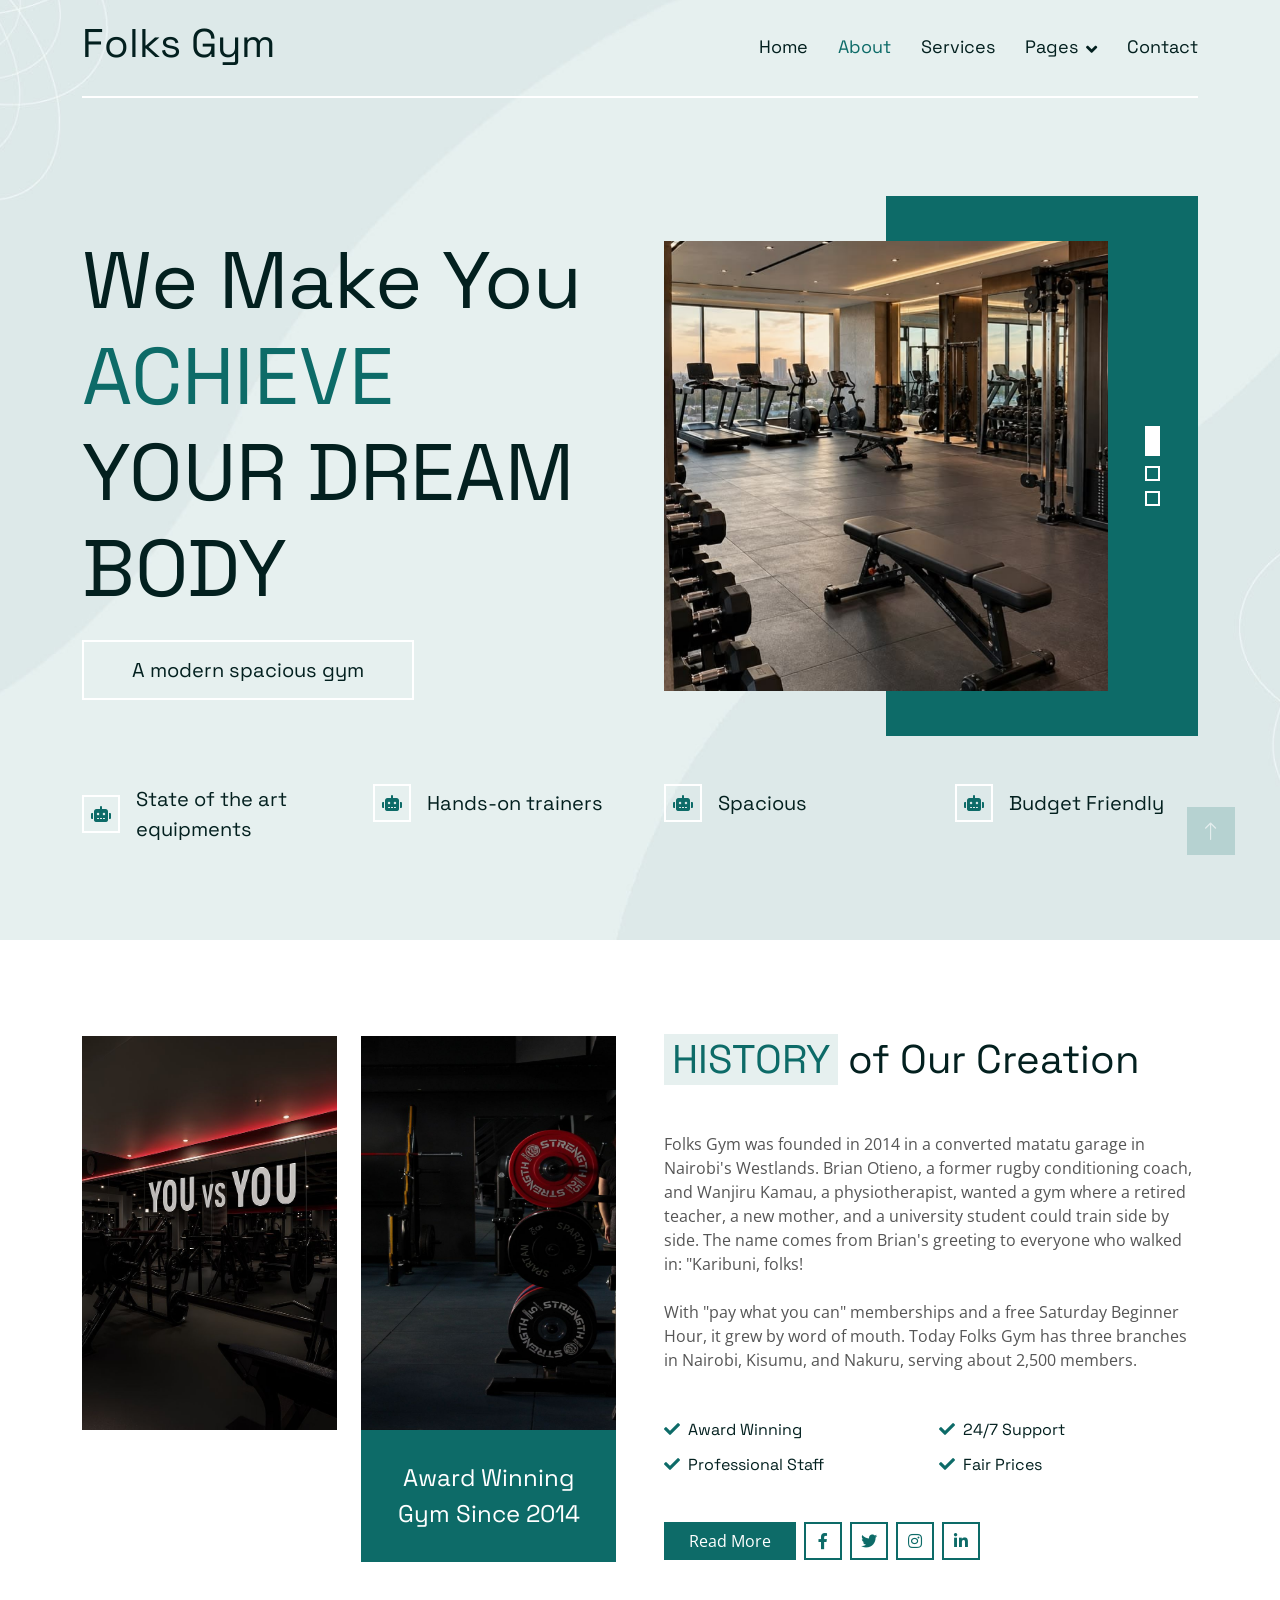
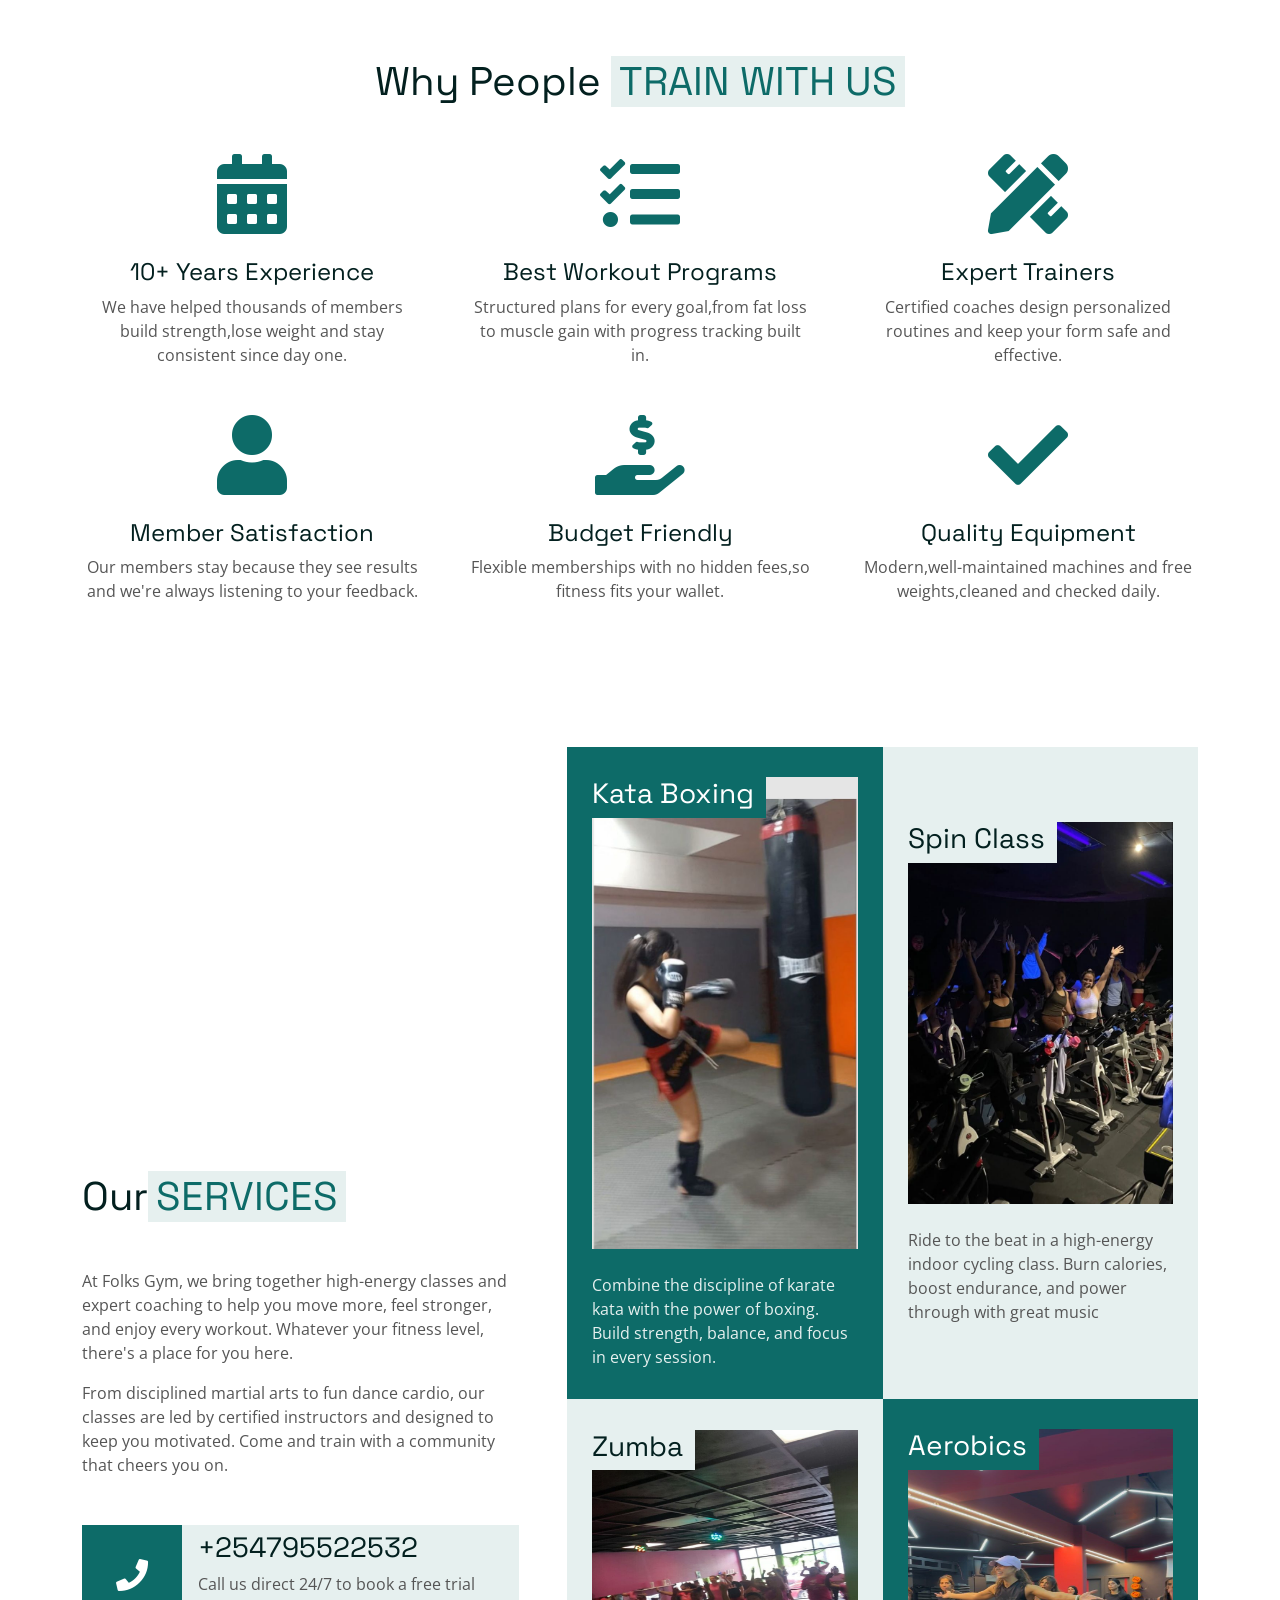
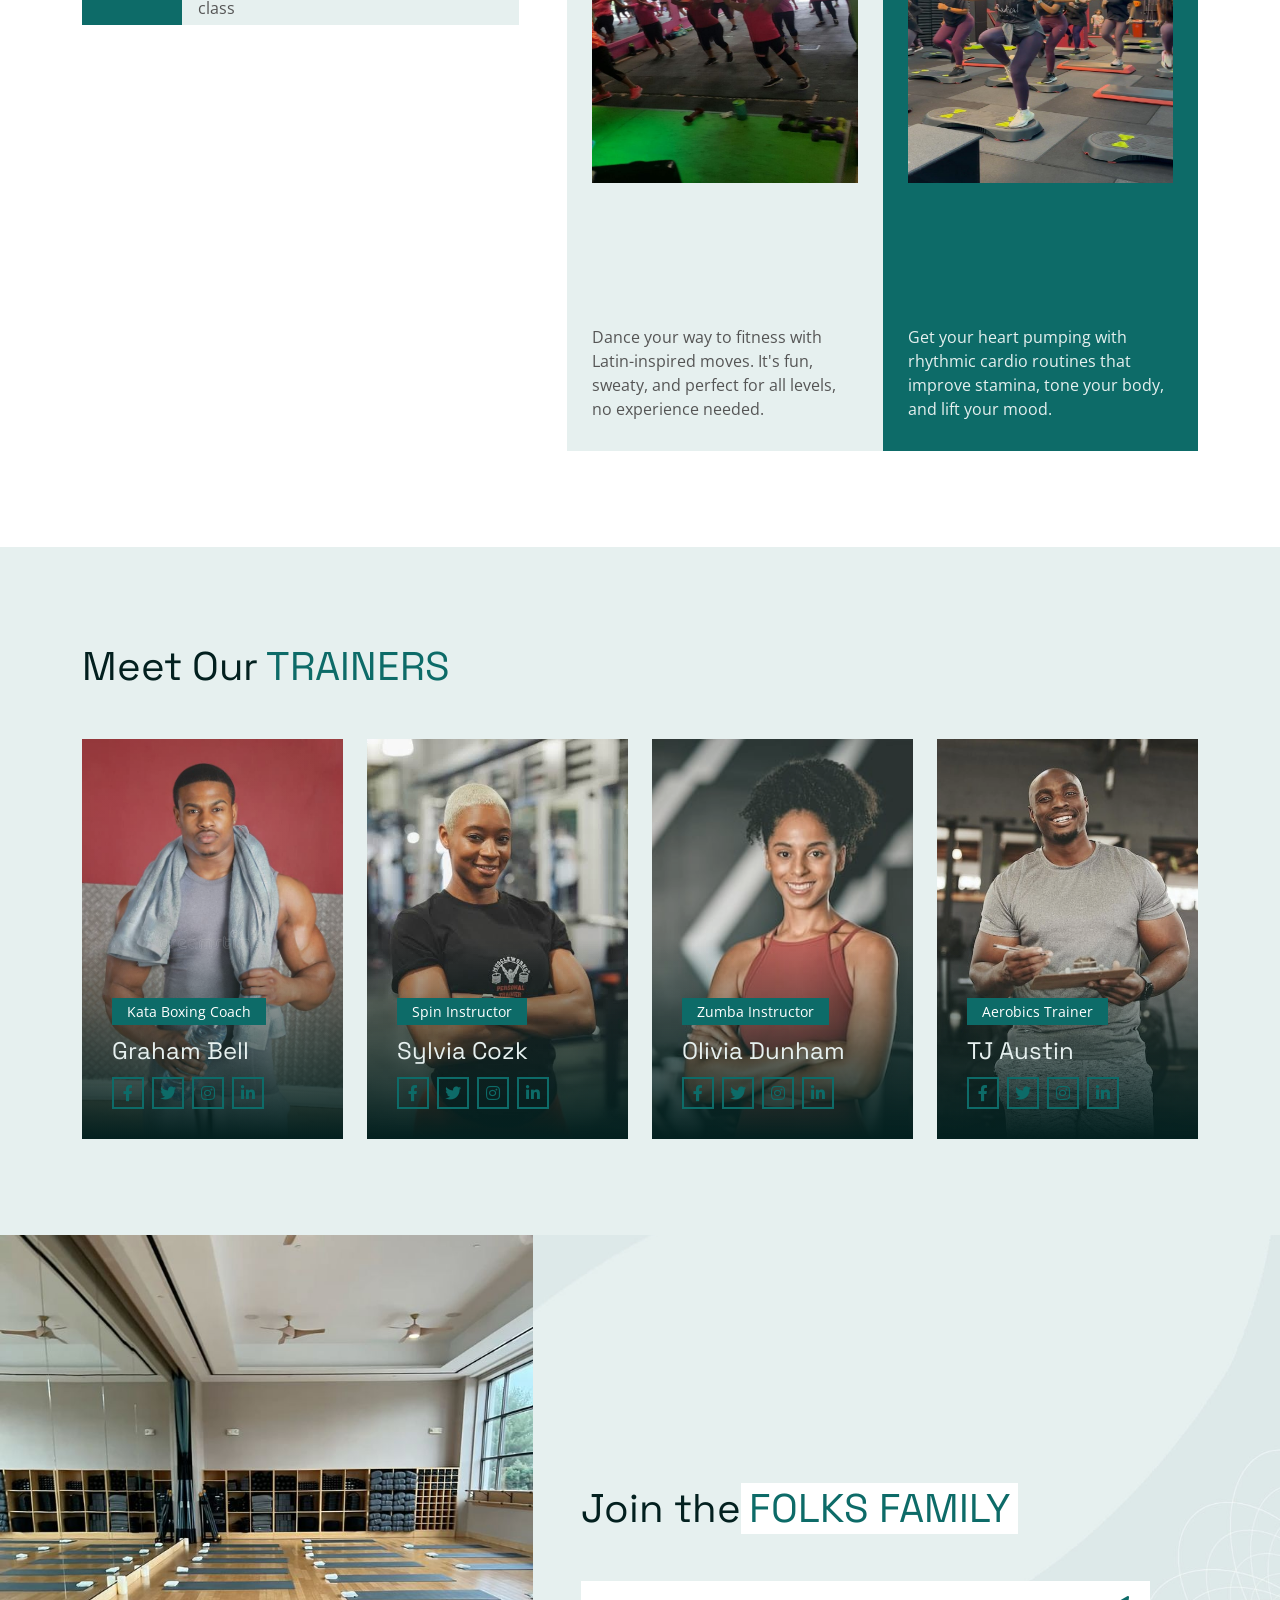
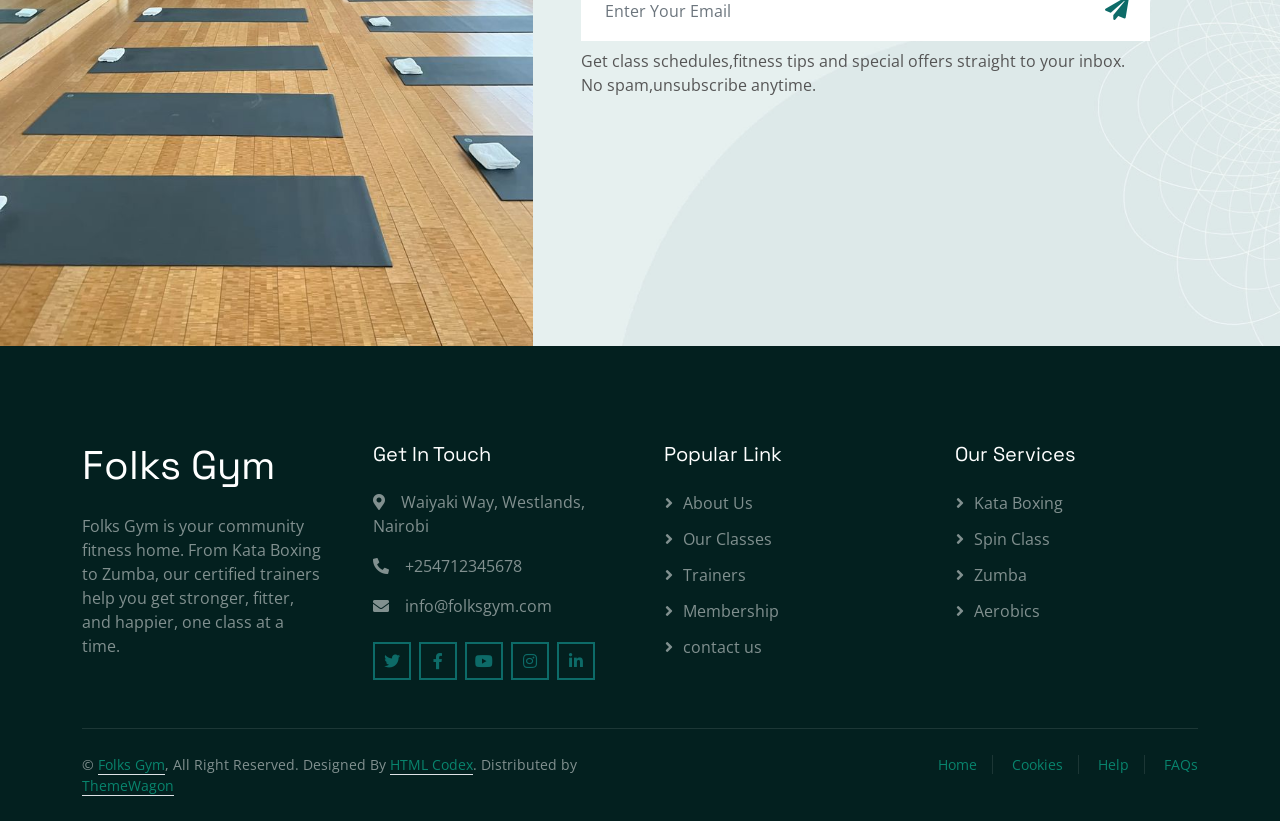
==== index.html @ b6c92fa3 "lux" ====
<!DOCTYPE html>
<html lang="en">

<head>
    <meta charset="utf-8">
    <title>Folks Gym</title>
    <meta content="width=device-width, initial-scale=1.0" name="viewport">
    <meta content="" name="keywords">
    <meta content="" name="description">

    <!-- Favicon -->
    <link href="img/favicon.ico" rel="icon">

     <!-- Google Web Fonts -->
    <link rel="preconnect" href="https://fonts.googleapis.com">
    <link rel="preconnect" href="https://fonts.gstatic.com" crossorigin>
    <link href="https://fonts.googleapis.com/css2?family=Open+Sans&family=Space+Grotesk&display=swap" rel="stylesheet">

    <!-- Icon Font Stylesheet -->
    <link href="https://cdnjs.cloudflare.com/ajax/libs/font-awesome/5.10.0/css/all.min.css" rel="stylesheet">
    <link href="https://cdn.jsdelivr.net/npm/bootstrap-icons@1.4.1/font/bootstrap-icons.css" rel="stylesheet">

    <!-- Libraries Stylesheet -->
    <link href="lib/animate/animate.min.css" rel="stylesheet">
    <link href="lib/owlcarousel/assets/owl.carousel.min.css" rel="stylesheet">

    <!-- Customized Bootstrap Stylesheet -->
    <link href="css/bootstrap.min.css" rel="stylesheet">

    <!-- Template Stylesheet -->
    <link href="css/style.css" rel="stylesheet">
</head>

<body>
    <!-- Spinner Start -->
    <div id="spinner"
        class="show bg-white position-fixed translate-middle w-100 vh-100 top-50 start-50 d-flex align-items-center justify-content-center">
        <div class="spinner-grow text-primary" style="width: 3rem; height: 3rem;" role="status">
            <span class="sr-only">Loading...</span>
        </div>
    </div>
    <!-- Spinner End -->

       <!-- Navbar Start -->
    <div class="container-fluid sticky-top">
        <div class="container">
            <nav class="navbar navbar-expand-lg navbar-light border-bottom border-2 border-white">
                <a href="index.html" class="navbar-brand">
                    <h1>Folks Gym</h1>
                </a>
                <button type="button" class="navbar-toggler ms-auto me-0" data-bs-toggle="collapse"
                    data-bs-target="#navbarCollapse">
                    <span class="navbar-toggler-icon"></span>
                </button>
                <div class="collapse navbar-collapse" id="navbarCollapse">
                    <div class="navbar-nav ms-auto">
                        <a href="index.html" class="nav-item nav-link">Home</a>
                        <a href="about.html" class="nav-item nav-link active">About</a>
                        <a href="service.html" class="nav-item nav-link">Services</a>
                        <div class="nav-item dropdown">
                            <a href="#!" class="nav-link dropdown-toggle" data-bs-toggle="dropdown">Pages</a>
                            <div class="dropdown-menu bg-light mt-2">
                                
                                <a href="404.html" class="dropdown-item">404 Page</a>
                            </div>
                        </div>
                        <a href="contact.html" class="nav-item nav-link">Contact</a>
                    </div>
                </div>
            </nav>
        </div>
    </div>
    <!-- Navbar End -->
   


    <!-- Hero Start -->
    <div class="container-fluid pb-5 hero-header bg-light mb-5">
        <div class="container py-5">
            <div class="row g-5 align-items-center mb-5">
                <div class="col-lg-6">
                    <h1 class="display-1 mb-4 animated slideInRight">We Make You <span class="text-primary">ACHIEVE</span>
                        YOUR DREAM BODY</h1>
                    <h5 class="d-inline-block border border-2 border-white py-3 px-5 mb-0 animated slideInRight">
                        A modern spacious gym</h5>
                </div>
                <div class="col-lg-6">
                    <div class="owl-carousel header-carousel animated fadeIn">
                        <img class="img-fluid" src="img/bench.jpeg" alt="">
                        <img class="img-fluid" src="img/carpet.jpeg" alt="">
                        <img class="img-fluid" src="img/weights.jpeg" alt="">
                    </div>
                </div>
            </div>
            <div class="row g-5 animated fadeIn">
                <div class="col-md-6 col-lg-3">
                    <div class="d-flex align-items-center">
                        <div class="flex-shrink-0 btn-square border border-2 border-white me-3">
                            <i class="fa fa-robot text-primary"></i>
                        </div>
                        <h5 class="lh-base mb-0">State of the art equipments</h5>
                    </div>
                </div>
                <div class="col-md-6 col-lg-3">
                    <div class="d-flex align-items-center">
                        <div class="flex-shrink-0 btn-square border border-2 border-white me-3">
                            <i class="fa fa-robot text-primary"></i>
                        </div>
                        <h5 class="lh-base mb-0">Hands-on trainers</h5>
                    </div>
                </div>
                <div class="col-md-6 col-lg-3">
                    <div class="d-flex align-items-center">
                        <div class="flex-shrink-0 btn-square border border-2 border-white me-3">
                            <i class="fa fa-robot text-primary"></i>
                        </div>
                        <h5 class="lh-base mb-0">Spacious</h5>
                    </div>
                </div>
                <div class="col-md-6 col-lg-3">
                    <div class="d-flex align-items-center">
                        <div class="flex-shrink-0 btn-square border border-2 border-white me-3">
                            <i class="fa fa-robot text-primary"></i>
                        </div>
                        <h5 class="lh-base mb-0">Budget Friendly</h5>
                    </div>
                </div>
            </div>
        </div>
    </div>
    <!-- Hero End -->


    <!-- About Start -->
    <div class="container-fluid py-5" id="about">
        <div class="container">
            <div class="row g-5">
                <div class="col-lg-6">
                    <div class="row">
                        <div class="col-6 wow fadeIn" data-wow-delay="0.1s">
                            <img class="img-fluid h-75 w-100" src="img/vision.jpeg" alt="">
                        </div>
                        <div class="col-6 wow fadeIn" data-wow-delay="0.3s">
                            <img class="img-fluid h-75 w-100" src="img/plates.jpeg" alt="">
                            <div class="h-25 d-flex align-items-center text-center bg-primary px-4">
                                <h4 class="text-white lh-base mb-0">Award Winning Gym Since 2014</h4>
                            </div>
                        </div>
                    </div>
                </div>
                <div class="col-lg-6 wow fadeIn" data-wow-delay="0.5s">
                    <h1 class="mb-5"><span class="text-uppercase text-primary bg-light px-2">History</span> of Our
                        Creation</h1>
                    <p class="mb-4">Folks Gym was founded in 2014 in a converted matatu garage in Nairobi's Westlands. Brian Otieno, a former rugby conditioning coach, and Wanjiru Kamau, a physiotherapist, wanted a gym where a retired teacher, a new mother, and a university student could train side by side. The name comes from Brian's greeting to everyone who walked in: "Karibuni, folks!</p>
                    <p class="mb-5">
With "pay what you can" memberships and a free Saturday Beginner Hour, it grew by word of mouth. Today Folks Gym has three branches in Nairobi, Kisumu, and Nakuru, serving about 2,500 members.</p>

                    <div class="row g-3">
                        <div class="col-sm-6">
                            <h6 class="mb-3"><i class="fa fa-check text-primary me-2"></i>Award Winning</h6>
                            <h6 class="mb-0"><i class="fa fa-check text-primary me-2"></i>Professional Staff</h6>
                        </div>
                        <div class="col-sm-6">
                            <h6 class="mb-3"><i class="fa fa-check text-primary me-2"></i>24/7 Support</h6>
                            <h6 class="mb-0"><i class="fa fa-check text-primary me-2"></i>Fair Prices</h6>
                        </div>
                    </div>
                    <div class="d-flex align-items-center mt-5">
                        <a class="btn btn-primary px-4 me-2" href="#!">Read More</a>
                        <a class="btn btn-outline-primary btn-square border-2 me-2" href="#!"><i
                                class="fab fa-facebook-f"></i></a>
                        <a class="btn btn-outline-primary btn-square border-2 me-2" href="#!"><i
                                class="fab fa-twitter"></i></a>
                        <a class="btn btn-outline-primary btn-square border-2 me-2" href="#!"><i
                                class="fab fa-instagram"></i></a>
                        <a class="btn btn-outline-primary btn-square border-2" href="#!"><i
                                class="fab fa-linkedin-in"></i></a>
                    </div>
                </div>
            </div>
        </div>
    </div>
    <!-- About End -->


    <!-- Feature Start -->
    <div class="container-fluid py-5">
        <div class="container">
            <div class="text-center wow fadeIn" data-wow-delay="0.1s">
                <h1 class="mb-5">Why People <span class="text-uppercase text-primary bg-light px-2">TRAIN WITH US</span>
                </h1>
            </div>
            <div class="row g-5 align-items-center text-center">
                <div class="col-md-6 col-lg-4 wow fadeIn" data-wow-delay="0.1s">
                    <i class="fa fa-calendar-alt fa-5x text-primary mb-4"></i>
                    <h4>10+ Years Experience</h4>
                    <p class="mb-0">We have helped thousands of members build strength,lose weight and stay consistent since day one.</p>
                        
                </div>
                <div class="col-md-6 col-lg-4 wow fadeIn" data-wow-delay="0.3s">
                    <i class="fa fa-tasks fa-5x text-primary mb-4"></i>
                    <h4>Best Workout Programs</h4>
                    <p class="mb-0">Structured plans for every goal,from fat loss to muscle gain with progress tracking built in.</p>
                </div>
                <div class="col-md-6 col-lg-4 wow fadeIn" data-wow-delay="0.5s">
                    <i class="fa fa-pencil-ruler fa-5x text-primary mb-4"></i>
                    <h4>Expert Trainers</h4>
                    <p class="mb-0">Certified coaches design personalized routines and keep your form safe and effective.</p>
                </div>
                <div class="col-md-6 col-lg-4 wow fadeIn" data-wow-delay="0.1s">
                    <i class="fa fa-user fa-5x text-primary mb-4"></i>
                    <h4>Member Satisfaction</h4>
                    <p class="mb-0">Our members stay because they see results and we're always listening to your feedback.</p>
                </div>
                <div class="col-md-6 col-lg-4 wow fadeIn" data-wow-delay="0.3s">
                    <i class="fa fa-hand-holding-usd fa-5x text-primary mb-4"></i>
                    <h4>Budget Friendly</h4>
                    <p class="mb-0">Flexible memberships with no hidden fees,so fitness fits your wallet.</p>
                </div>
                <div class="col-md-6 col-lg-4 wow fadeIn" data-wow-delay="0.5s">
                    <i class="fa fa-check fa-5x text-primary mb-4"></i>
                    <h4>Quality Equipment</h4>
                    <p class="mb-0">Modern,well-maintained machines and free weights,cleaned and checked daily.</p>
                </div>
            </div>
        </div>
    </div>
    <!-- Feature End -->
    <!-- Service Start -->
    <div class="container-fluid py-5" id="classes">
        <div class="container py-5">
            <div class="row g-5 align-items-center">
                <div class="col-lg-5 wow fadeIn" data-wow-delay="0.1s">
                    <h1 class="mb-5">Our<span
                            class="text-uppercase text-primary bg-light px-2">Services</span></h1>
                    <p>At Folks Gym, we bring together high-energy classes and expert coaching to help you move more, feel stronger, and enjoy every workout. Whatever your fitness level, there's a place for you here.</p>
                    <p class="mb-5">From disciplined martial arts to fun dance cardio, our classes are led by certified instructors and designed to keep you motivated. Come and train with a community that cheers you on.</p>
                    <div class="d-flex align-items-center bg-light">
                        <div class="btn-square flex-shrink-0 bg-primary" style="width: 100px; height: 100px;">
                            <i class="fa fa-phone fa-2x text-white"></i>
                        </div>
                        <div class="px-3">
                            <h3>+254795522532</h3>
                            <span>Call us direct 24/7 to book a free trial class</span>
                        </div>
                    </div>
                </div>
                <div class="col-lg-7">
                    <div class="row g-0">
                        <div class="col-md-6 wow fadeIn" data-wow-delay="0.2s">
                            <div class="service-item h-100 d-flex flex-column justify-content-center bg-primary">
                                <a href="#!" class="service-img position-relative mb-4">
                                    <img class="img-fluid w-100 h-80" src="img/kata boxing.jpeg" alt=""height="400px">
                                    <h3>Kata Boxing</h3>
                                </a>
                                <p class="mb-0">Combine the discipline of karate kata with the power of boxing. Build strength, balance, and focus in every session.</p>
                            </div>
                        </div>
                        <div class="col-md-6 wow fadeIn" data-wow-delay="0.4s">
                            <div class="service-item h-100 d-flex flex-column justify-content-center bg-light">
                                <a href="#!" class="service-img position-relative mb-4">
                                    <img class="img-fluid w-100 h-100" src="img/spinning class.jpeg" alt="">
                                    <h3>Spin Class</h3>
                                </a>
                                <p class="mb-0">Ride to the beat in a high-energy indoor cycling class. Burn calories, boost endurance, and power through with great music</p>
                            </div>
                        </div>
                        <div class="col-md-6 wow fadeIn" data-wow-delay="0.6s">
                            <div class="service-item h-100 d-flex flex-column justify-content-center bg-light">
                                <a href="#!" class="service-img position-relative mb-4">
                                    <img class="img-fluid w-100 h-75" src="img/zumba.jpeg" alt="">
                                    <h3>Zumba</h3>
                                </a>
                                <p class="mb-0">Dance your way to fitness with Latin-inspired moves. It's fun, sweaty, and perfect for all levels, no experience needed.</p>
                            </div>
                        </div>
                        <div class="col-md-6 wow fadeIn" data-wow-delay="0.8s">
                            <div class="service-item h-100 d-flex flex-column justify-content-center bg-primary">
                                <a href="#!" class="service-img position-relative mb-4">
                                    <img class="img-fluid w-100 h-75" src="img/aerobics.jpeg" alt="">
                                    <h3>Aerobics</h3>
                                </a>
                                <p class="mb-0">Get your heart pumping with rhythmic cardio routines that improve stamina, tone your body, and lift your mood.</p>
                            </div>
                        </div>
                    </div>
                </div>
            </div>
        </div>
    </div>
    <!-- Service End -->


    <!-- Team Start -->
    <div class="container-fluid bg-light py-5" id="trainers">
        <div class="container py-5">
            <h1 class="mb-5">Meet Our<span class="text-uppercase text-primary bg-light px-2">Trainers</span>
            </h1>
            <div class="row g-4">
                <div class="col-md-6 col-lg-3 wow fadeIn" data-wow-delay="0.1s">
                    <div class="team-item position-relative overflow-hidden">
                        <img class="img-fluid w-100"style="height: 400px; object-fit: cover;"src="img/kata boxing 2.jpeg" alt="">
                        <div class="team-overlay">
                            <small class="mb-2">Kata Boxing Coach</small>
                            <h4 class="lh-base text-light">Graham Bell</h4>
                            <div class="d-flex justify-content-center">
                                <a class="btn btn-outline-primary btn-sm-square border-2 me-2" href="#!">
                                    <i class="fab fa-facebook-f"></i>
                                </a>
                                <a class="btn btn-outline-primary btn-sm-square border-2 me-2" href="#!">
                                    <i class="fab fa-twitter"></i>
                                </a>
                                <a class="btn btn-outline-primary btn-sm-square border-2 me-2" href="#!">
                                    <i class="fab fa-instagram"></i>
                                </a>
                                <a class="btn btn-outline-primary btn-sm-square border-2 me-2" href="#!">
                                    <i class="fab fa-linkedin-in"></i>
                                </a>
                            </div>
                        </div>
                    </div>
                </div>
                <div class="col-md-6 col-lg-3 wow fadeIn" data-wow-delay="0.3s">
                    <div class="team-item position-relative overflow-hidden">
                        <img class="img-fluid w-100"style="height: 400px; object-fit: cover;"src="img/spin.jpeg" alt="">
                        <div class="team-overlay">
                            <small class="mb-2">Spin Instructor</small>
                            <h4 class="lh-base text-light">Sylvia Cozk</h4>
                            <div class="d-flex justify-content-center">
                                <a class="btn btn-outline-primary btn-sm-square border-2 me-2" href="#!">
                                    <i class="fab fa-facebook-f"></i>
                                </a>
                                <a class="btn btn-outline-primary btn-sm-square border-2 me-2" href="#!">
                                    <i class="fab fa-twitter"></i>
                                </a>
                                <a class="btn btn-outline-primary btn-sm-square border-2 me-2" href="#!">
                                    <i class="fab fa-instagram"></i>
                                </a>
                                <a class="btn btn-outline-primary btn-sm-square border-2 me-2" href="#!">
                                    <i class="fab fa-linkedin-in"></i>
                                </a>
                            </div>
                        </div>
                    </div>
                </div>
                <div class="col-md-6 col-lg-3 wow fadeIn" data-wow-delay="0.5s">
                    <div class="team-item position-relative overflow-hidden">
                        <img class="img-fluid w-100" style="height: 400px; object-fit: cover;" src="img/zumba 2.jpeg" alt="">
                        <div class="team-overlay">
                            <small class="mb-2">Zumba Instructor</small>
                            <h4 class="lh-base text-light">Olivia Dunham</h4>
                            <div class="d-flex justify-content-center">
                                <a class="btn btn-outline-primary btn-sm-square border-2 me-2" href="#!">
                                    <i class="fab fa-facebook-f"></i>
                                </a>
                                <a class="btn btn-outline-primary btn-sm-square border-2 me-2" href="#!">
                                    <i class="fab fa-twitter"></i>
                                </a>
                                <a class="btn btn-outline-primary btn-sm-square border-2 me-2" href="#!">
                                    <i class="fab fa-instagram"></i>
                                </a>
                                <a class="btn btn-outline-primary btn-sm-square border-2 me-2" href="#!">
                                    <i class="fab fa-linkedin-in"></i>
                                </a>
                            </div>
                        </div>
                    </div>
                </div>
                <div class="col-md-6 col-lg-3 wow fadeIn" data-wow-delay="0.7s">
                    <div class="team-item position-relative overflow-hidden">
                        <img class="img-fluid w-100"style="height: 400px; object-fit: cover;"src="img/aerobics instructor.jpeg" alt="">
                        <div class="team-overlay">
                            <small class="mb-2">Aerobics Trainer</small>
                            <h4 class="lh-base text-light">TJ Austin</h4>
                            <div class="d-flex justify-content-center">
                                <a class="btn btn-outline-primary btn-sm-square border-2 me-2" href="#!">
                                    <i class="fab fa-facebook-f"></i>
                                </a>
                                <a class="btn btn-outline-primary btn-sm-square border-2 me-2" href="#!">
                                    <i class="fab fa-twitter"></i>
                                </a>
                                <a class="btn btn-outline-primary btn-sm-square border-2 me-2" href="#!">
                                    <i class="fab fa-instagram"></i>
                                </a>
                                <a class="btn btn-outline-primary btn-sm-square border-2 me-2" href="#!">
                                    <i class="fab fa-linkedin-in"></i>
                                </a>
                            </div>
                        </div>
                    </div>
                </div>
            </div>
        </div>
    </div>
    <!-- Team End -->


   <!-- Testimonial Start
    <div class="container-xxl py-5">
        <div class="container py-5">
            <div class="row justify-content-center">
                <div class="col-md-12 col-lg-9">
                    <div class="owl-carousel testimonial-carousel wow fadeIn" data-wow-delay="0.2s">
                        <div class="testimonial-item">
                            <div class="row g-5 align-items-center">
                                <div class="col-md-6">
                                    <div class="testimonial-img">
                                        <img class="img-fluid" src="img/testimonial-1.jpg" alt="">
                                    </div>
                                </div>
                                <div class="col-md-6">
                                    <div class="testimonial-text pb-5 pb-md-0">
                                        <h3>Sustainable Material</h3>
                                        <p>Aliqu diam amet diam et eos labore. Clita erat ipsum et lorem et sit, sed
                                            stet no labore lorem sit. Sanctus clita duo justo et tempor eirmod magna
                                            dolore erat
                                            amet</p>
                                        <h5 class="mb-0">Boris Johnson</h5>
                                    </div>
                                </div>
                            </div>
                        </div>
                        <div class="testimonial-item">
                            <div class="row g-5 align-items-center">
                                <div class="col-md-6">
                                    <div class="testimonial-img">
                                        <img class="img-fluid" src="img/testimonial-2.jpg" alt="">
                                    </div>
                                </div>
                                <div class="col-md-6">
                                    <div class="testimonial-text pb-5 pb-md-0">
                                        <h3>Customer Satisfaction</h3>
                                        <p>Clita erat ipsum et lorem et sit, sed
                                            stet no labore lorem sit. Sanctus clita duo justo et tempor eirmod magna
                                            dolore erat
                                            amet</p>
                                        <h5 class="mb-0">Alexander Bell</h5>
                                    </div>
                                </div>
                            </div>
                        </div>
                        <div class="testimonial-item">
                            <div class="row g-5 align-items-center">
                                <div class="col-md-6">
                                    <div class="testimonial-img">
                                        <img class="img-fluid" src="img/testimonial-3.jpg" alt="">
                                    </div>
                                </div>
                                <div class="col-md-6">
                                    <div class="testimonial-text pb-5 pb-md-0">
                                        <h3>Budget Friendly</h3>
                                        <p>Diam amet diam et eos labore. Clita erat ipsum et lorem et sit, sed
                                            stet no labore lorem sit. Sanctus clita duo justo et tempor eirmod magna
                                            dolore erat
                                            amet</p>
                                        <h5 class="mb-0">Bradley Gordon</h5>
                                    </div>
                                </div>
                            </div>
                        </div>
                    </div>
                </div>
            </div>
        </div>
    </div>
    Testimonial End -->


    <!-- Newsletter Start -->
    <div class="container-fluid bg-primary newsletter p-0" id="membership">
        <div class="container p-0">
            <div class="row g-0 align-items-center">
                <div class="col-md-5 ps-lg-0 text-start wow fadeIn" data-wow-delay="0.2s">
                    <img class="img-fluid w-100" src="img/news.jpeg" alt="">
                </div>
                <div class="col-md-7 py-5 newsletter-text wow fadeIn" data-wow-delay="0.5s">
                    <div class="p-5">
                        <h1 class="mb-5">Join the<span
                                class="text-uppercase text-primary bg-white px-2">Folks Family</span></h1>
                        <div class="position-relative w-100 mb-2">
                            <input class="form-control border-0 w-100 ps-4 pe-5" type="text"
                                placeholder="Enter Your Email" style="height: 60px;">
                            <button type="button" class="btn shadow-none position-absolute top-0 end-0 mt-2 me-2"><i
                                    class="fa fa-paper-plane text-primary fs-4"></i></button>
                        </div>
                        <p class="mb-0">Get class schedules,fitness tips and special offers straight to your inbox. No spam,unsubscribe anytime.</p>
                    </div>
                </div>
            </div>
        </div>
    </div>
    <!-- Newsletter End -->


    <!-- Footer Start -->
    <div class="container-fluid bg-dark text-white-50 footer pt-5">
        <div class="container py-5">
            <div class="row g-5">
                <div class="col-md-6 col-lg-3 wow fadeIn" data-wow-delay="0.1s">
                    <a href="index.html" class="d-inline-block mb-3">
                        <h1 class="text-white">Folks Gym</h1>
                    </a>
                    <p class="mb-0">Folks Gym is your community fitness home. From Kata Boxing to Zumba, our certified trainers help you get stronger, fitter, and happier, one class at a time.</p>
                </div>
                <div class="col-md-6 col-lg-3 wow fadeIn" data-wow-delay="0.3s">
                    <h5 class="text-white mb-4">Get In Touch</h5>
                    <p><i class="fa fa-map-marker-alt me-3"></i>Waiyaki Way, Westlands, Nairobi</p>
                    <p><i class="fa fa-phone-alt me-3"></i>+254712345678</p>
                    <p><i class="fa fa-envelope me-3"></i>info@folksgym.com</p>
                    <div class="d-flex pt-2">
                        <a class="btn btn-outline-primary btn-square border-2 me-2" href="#!"><i
                                class="fab fa-twitter"></i></a>
                        <a class="btn btn-outline-primary btn-square border-2 me-2" href="#!"><i
                                class="fab fa-facebook-f"></i></a>
                        <a class="btn btn-outline-primary btn-square border-2 me-2" href="#!"><i
                                class="fab fa-youtube"></i></a>
                        <a class="btn btn-outline-primary btn-square border-2 me-2" href="#!"><i
                                class="fab fa-instagram"></i></a>
                        <a class="btn btn-outline-primary btn-square border-2 me-2" href="#!"><i
                                class="fab fa-linkedin-in"></i></a>
                    </div>
                </div>
                <div class="col-md-6 col-lg-3 wow fadeIn" data-wow-delay="0.5s">
                    <h5 class="text-white mb-4">Popular Link</h5>
                    <a class="btn btn-link" href="#about">About Us</a>
                    <a class="btn btn-link" href="#classes">Our Classes</a>
                    <a class="btn btn-link" href="#trainers">Trainers</a>
                    <a class="btn btn-link" href="#membership">Membership</a>
                    <a class="btn btn-link" href="#!">contact us</a>
                </div>
                <div class="col-md-6 col-lg-3 wow fadeIn" data-wow-delay="0.7s">
                    <h5 class="text-white mb-4">Our Services</h5>
                    <a class="btn btn-link" href="#!">Kata Boxing</a>
                    <a class="btn btn-link" href="#!">Spin Class</a>
                    <a class="btn btn-link" href="#!">Zumba</a>
                    <a class="btn btn-link" href="#!">Aerobics</a>
                </div>
            </div>
        </div>
        <div class="container wow fadeIn" data-wow-delay="0.1s">
            <div class="copyright">
                <div class="row">
                    <div class="col-md-6 text-center text-md-start mb-3 mb-md-0">
                        &copy; <a class="border-bottom" href="#!">Folks Gym</a>, All Right Reserved.

                        <!--/*** This template is free as long as you keep the below author’s credit link/attribution link/backlink. ***/-->
                        <!--/*** If you'd like to use the template without the below author’s credit link/attribution link/backlink, ***/-->
                        <!--/*** you can purchase the Credit Removal License from "https://htmlcodex.com/credit-removal". ***/-->
                        Designed By <a class="border-bottom" href="https://htmlcodex.com">HTML Codex</a>. Distributed by
                        <a class="border-bottom" href="https://themewagon.com" target="_blank">ThemeWagon</a>
                    </div>
                    <div class="col-md-6 text-center text-md-end">
                        <div class="footer-menu">
                            <a href="#!">Home</a>
                            <a href="#!">Cookies</a>
                            <a href="#!">Help</a>
                            <a href="#!">FAQs</a>
                        </div>
                    </div>
                </div>
            </div>
        </div>
    </div>
    <!-- Footer End -->


    <!-- Back to Top -->
    <a href="#!" class="btn btn-lg btn-primary btn-lg-square back-to-top"><i class="bi bi-arrow-up"></i></a>


    <!-- JavaScript Libraries -->
    <script src="https://ajax.googleapis.com/ajax/libs/jquery/3.6.1/jquery.min.js"></script>
    <script src="https://cdn.jsdelivr.net/npm/bootstrap@5.0.0/dist/js/bootstrap.bundle.min.js"></script>
    <script src="lib/wow/wow.min.js"></script>
    <script src="lib/easing/easing.min.js"></script>
    <script src="lib/waypoints/waypoints.min.js"></script>
    <script src="lib/owlcarousel/owl.carousel.min.js"></script>

    <!-- Template Javascript -->
    <script src="js/main.js"></script>
</body>

</html>
---- css/style.css ----
/********** Template CSS **********/

/*** Spinner ***/
#spinner {
    opacity: 0;
    visibility: hidden;
    transition: opacity .5s ease-out, visibility 0s linear .5s;
    z-index: 99999;
}

#spinner.show {
    transition: opacity .5s ease-out, visibility 0s linear 0s;
    visibility: visible;
    opacity: 1;
}

.back-to-top {
    position: fixed;
    display: none;
    right: 45px;
    bottom: 45px;
    z-index: 99;
}

/*** Button ***/
.btn {
    transition: .5s;
}

.btn-square {
    width: 38px;
    height: 38px;
}

.btn-sm-square {
    width: 32px;
    height: 32px;
}

.btn-lg-square {
    width: 48px;
    height: 48px;
}

.btn-square,
.btn-sm-square,
.btn-lg-square {
    padding: 0;
    display: flex;
    align-items: center;
    justify-content: center;
    font-weight: normal;
}


/*** Navbar ***/
.sticky-top {
    top: -150px;
    transition: .5s;
}

.navbar {
    padding: 15px 0;
    font-family: "Space Grotesk", sans-serif;
    font-size: 18px;
}

.navbar .navbar-nav .nav-link {
    margin-left: 30px;
    padding: 0;
    outline: none;
    color: var(--bs-dark);
}

.navbar .navbar-nav .nav-link:hover,
.navbar .navbar-nav .nav-link.active {
    color: var(--bs-primary)
}

.navbar .dropdown-toggle::after {
    border: none;
    content: "\f107";
    font-family: "Font Awesome 5 Free";
    font-weight: 900;
    vertical-align: middle;
    margin-left: 8px;
}

.navbar .dropdown-menu .dropdown-item:hover,
.navbar .dropdown-menu .dropdown-item.active {
    color: var(--bs-white);
    background: var(--bs-primary);
}

@media (max-width: 991.98px) {
    .navbar .navbar-nav .nav-link  {
        margin-left: 0;
        padding: 10px 0;
    }
}

@media (min-width: 992px) {
    .navbar .nav-item .dropdown-menu {
        display: block;
        border: none;
        margin-top: 0;
        top: 150%;
        opacity: 0;
        visibility: hidden;
        transition: .5s;
    }

    .navbar .nav-item:hover .dropdown-menu {
        top: 100%;
        visibility: visible;
        transition: .5s;
        opacity: 1;
    }
}


/*** Hero Header ***/
.hero-header {
    margin-top: -100px;
    padding-top: 150px;
    background: url(../img/hero-bg.jpg) top center no-repeat;
    background-size: cover;
}

.hero-header .breadcrumb-item+.breadcrumb-item::before {
    color: var(--light);
}

.header-carousel {
    position: relative;
    padding: 45px 90px 45px 0;
}

.header-carousel::before {
    position: absolute;
    content: "";
    top: 0;
    right: 0;
    width: calc(50% + 45px);
    height: 100%;
    background: var(--bs-primary);
    z-index: -1;
}

.header-carousel .owl-dots {
    position: absolute;
    top: 50%;
    right: 38px;
    transform: translateY(-50%);
    display: flex;
    flex-direction: column;
    align-items: center;
    justify-content: center;
}

.header-carousel .owl-dot {
    position: relative;
    display: inline-block;
    margin: 5px 0;
    width: 15px;
    height: 15px;
    border: 2px solid var(--bs-white);
    transition: .5s;
}

.header-carousel .owl-dot.active {
    height: 30px;
    background: var(--bs-white);
}
.header-carousel img{
    width: 100%;
    height:450px;
    object-fit: cover;
}

/*** About ***/
.about-img {
    position: relative;
    overflow: hidden;
} 

.about-img::after {
    position: absolute;
    content: "";
    width: 100%;
    height: 100%;
    top: 0;
    left: 0;
    background: url(../img/bg-about-img.png) top left no-repeat;
    background-size: contain;
}
.about-img{
    width: 100%;
    height: 300px;
    object-fit: cover;
}

/*** Project ***/
.project-item img {
    transition: .5s;
}
  
.project-item:hover img {
    transform: scale(1.2);
}
  
.project-overlay {
    position: absolute;
    padding: 25px;
    width: 100%;
    height: 100%;
    top: 0;
    left: 0;
    display: flex;
    flex-direction: column;
    align-items: flex-start;
    justify-content: flex-end;
    background: linear-gradient(rgba(255, 255, 255, .1) 50%, var(--bs-dark));
    z-index: 1;
}


/*** Service ***/
.service-item {
    position: relative;
    padding: 30px 25px;
    transition: .5s;
}

.service-item.bg-primary:hover {
    background: var(--bs-light) !important;
}

.service-item.bg-primary p {
    color: var(--bs-light);
    transition: .5s;
}

.service-item.bg-primary:hover p {
    color: var(--bs-secondary);
}

.service-item.bg-light:hover {
    background: var(--bs-primary) !important;
}

.service-item.bg-light p {
    color: var(--bs-secondary);
    transition: .5s;
}

.service-item.bg-light:hover p {
    color: var(--bs-light);
}


.service-item .service-img h3 {
    position: absolute;
    top: 0;
    left: 0;
    padding: 0 12px 7px 0;
}

.service-item.bg-primary .service-img h3 {
    background: var(--bs-primary);
    color: var(--bs-white);
    transition: .5s;
}

.service-item.bg-primary:hover .service-img h3 {
    background: var(--bs-light);
    color: var(--bs-dark);
}

.service-item.bg-light .service-img h3 {
    background: var(--bs-light);
    color: var(--bs-dark);
    transition: .5s;
}

.service-item.bg-light:hover .service-img h3 {
    background: var(--bs-primary);
    color: var(--bs-white);
}


/*** Our Team ***/
.team-item img {
    transition: .5s;
}
  
.team-item:hover img {
    transform: scale(1.2);
}
  
.team-overlay {
    position: absolute;
    padding: 30px;
    width: 100%;
    height: 100%;
    top: 0;
    left: 0;
    display: flex;
    flex-direction: column;
    align-items: flex-start;
    justify-content: flex-end;
    background: linear-gradient(rgba(255, 255, 255, .1) 50%, var(--bs-dark));
    z-index: 1;
}

.team-overlay small {
    display: inline-block;
    padding: 3px 15px;
    color: var(--bs-white);
    background: var(--bs-primary);
}


/*** Testimonial ***/
.testimonial-img {
    position: relative;
    padding: 45px 0 45px 90px;
}

.testimonial-img::before {
    position: absolute;
    content: "";
    top: 0;
    left: 0;
    width: calc(50% + 45px);
    height: 100%;
    background: var(--bs-primary);
    z-index: -1;
}

.testimonial-text h5 {
    position: relative;
    padding-left: 45px;
}

.testimonial-text h5::before {
    position: absolute;
    content: "";
    top: 50%;
    left: 0;
    transform: translateY(-50%);
    width: 40px;
    height: 2px;
    background: var(--bs-primary);
}

.testimonial-carousel .owl-dots {
    position: absolute;
    height: 17px;
    bottom: 0;
    right: 0;
    left: auto;
}

.testimonial-carousel .owl-dot {
    position: relative;
    display: inline-block;
    margin-left: 10px;
    width: 15px;
    height: 15px;
    background: var(--bs-white);
    border: 2px solid var(--bs-primary);
    transition: .5s;
}

.testimonial-carousel .owl-dot.active {
    width: 30px;
    background: var(--bs-primary);
}

@media (max-width: 768px) {
    .testimonial-carousel .owl-dots {
        left: 0;
        right: auto;
    }

    .testimonial-carousel .owl-dot {
        margin-right: 10px;
        margin-left: 0;
    }
}


/*** Newsletter ***/
.newsletter {
    background: url(../img/hero-bg.jpg) bottom right no-repeat;
    background-size: cover;
}

@media (min-width: 992px) {
    .newsletter .container {
        max-width: 100% !important;
    }

    .newsletter .newsletter-text  {
        padding-right: calc(((100% - 960px) / 2) + .75rem);
    }
}

@media (min-width: 1200px) {
    .newsletter .newsletter-text  {
        padding-right: calc(((100% - 1140px) / 2) + .75rem);
    }
}

@media (min-width: 1400px) {
    .newsletter .newsletter-text  {
        padding-right: calc(((100% - 1320px) / 2) + .75rem);
    }
}


/*** Footer ***/
.footer .btn.btn-link {
    display: block;
    margin-bottom: 10px;
    padding: 0;
    text-align: left;
    color: rgba(255,255,255,.5);
    font-weight: normal;
    transition: .3s;
}

.footer .btn.btn-link:hover {
    color: var(--bs-white);
    letter-spacing: 1px;
    box-shadow: none;
}

.footer .btn.btn-link::before {
    position: relative;
    content: "\f105";
    font-family: "Font Awesome 5 Free";
    font-weight: 900;
    margin-right: 10px;
}

.footer .copyright {
    padding: 25px 0;
    font-size: 14px;
    border-top: 1px solid rgba(256, 256, 256, .1);
}

.footer .copyright a {
    color: rgba(14, 231, 187, 0.5);
}

.footer .copyright a:hover {
    color: var(--bs-white);
}

.footer .footer-menu a {
    margin-right: 15px;
    padding-right: 15px;
    border-right: 1px solid rgba(255, 255, 255, .1);
}

.footer .footer-menu a:last-child {
    margin-right: 0;
    padding-right: 0;
    border-right: none;
}
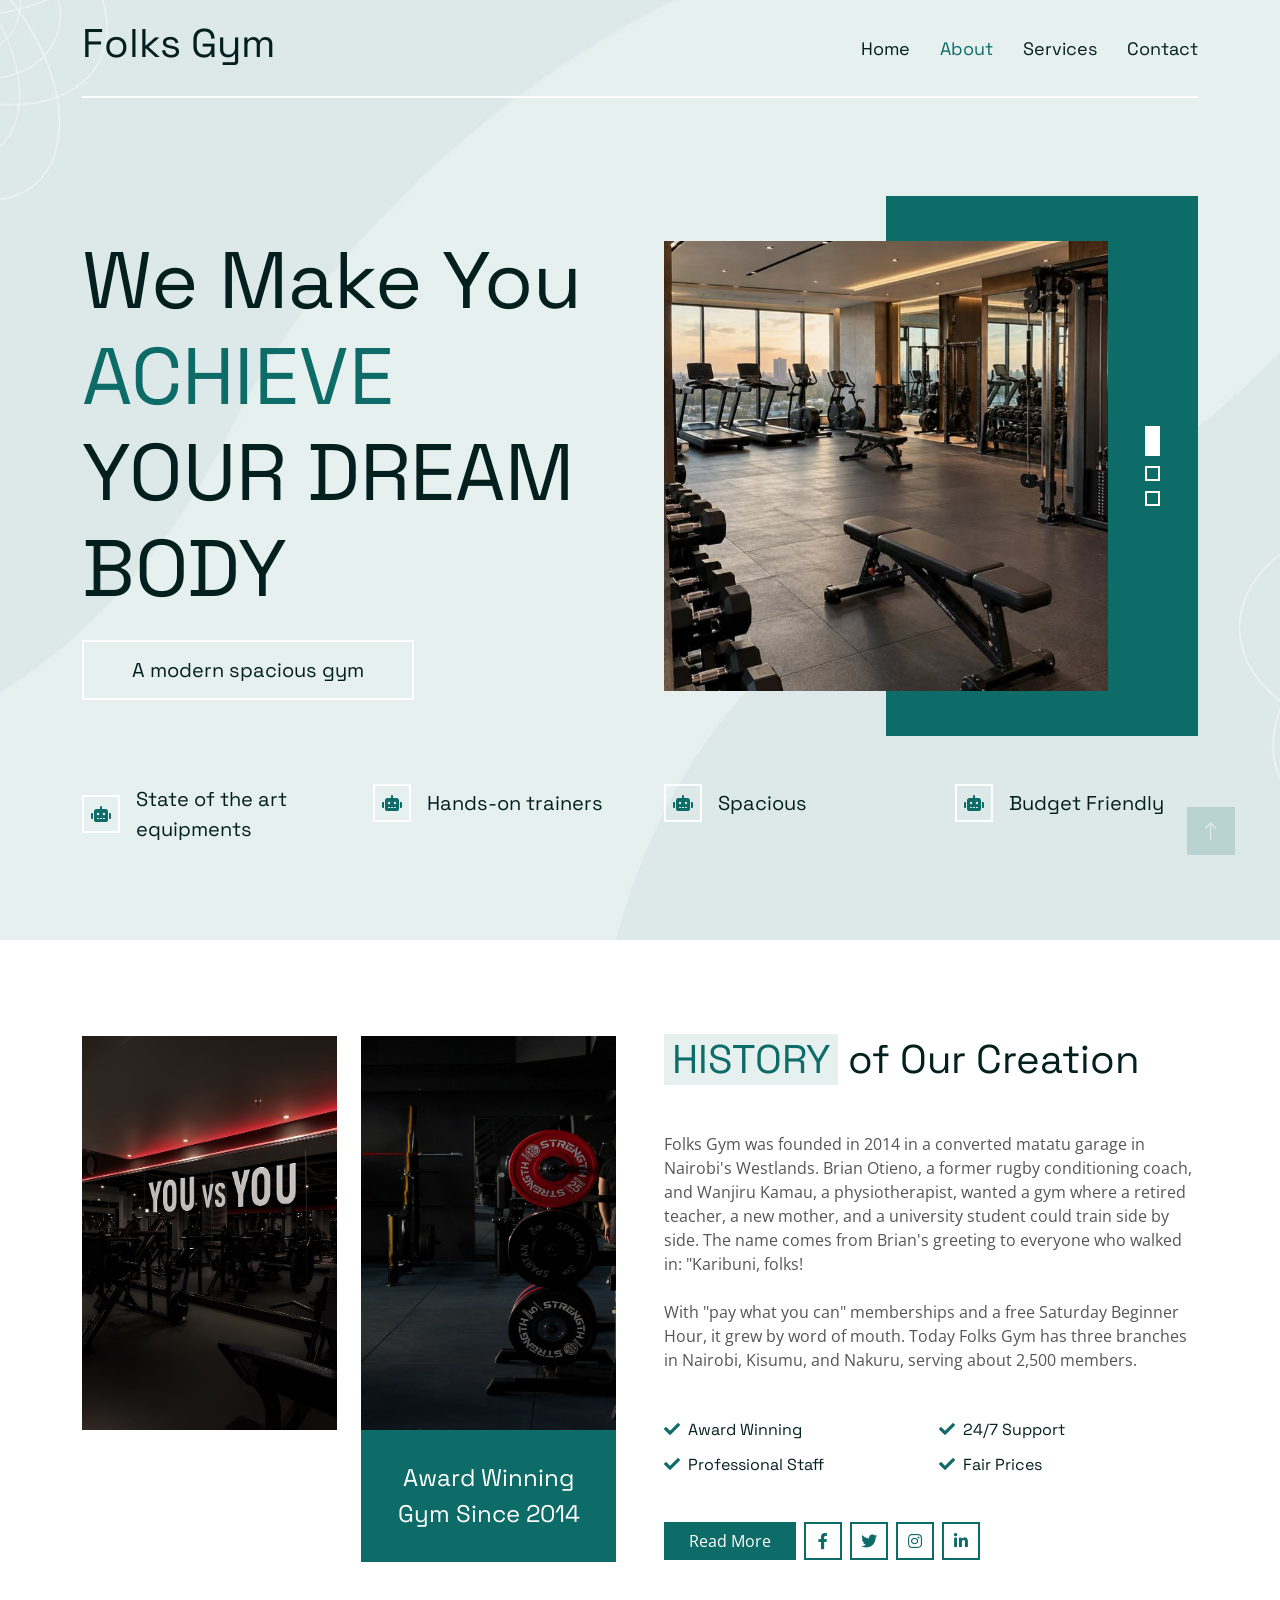
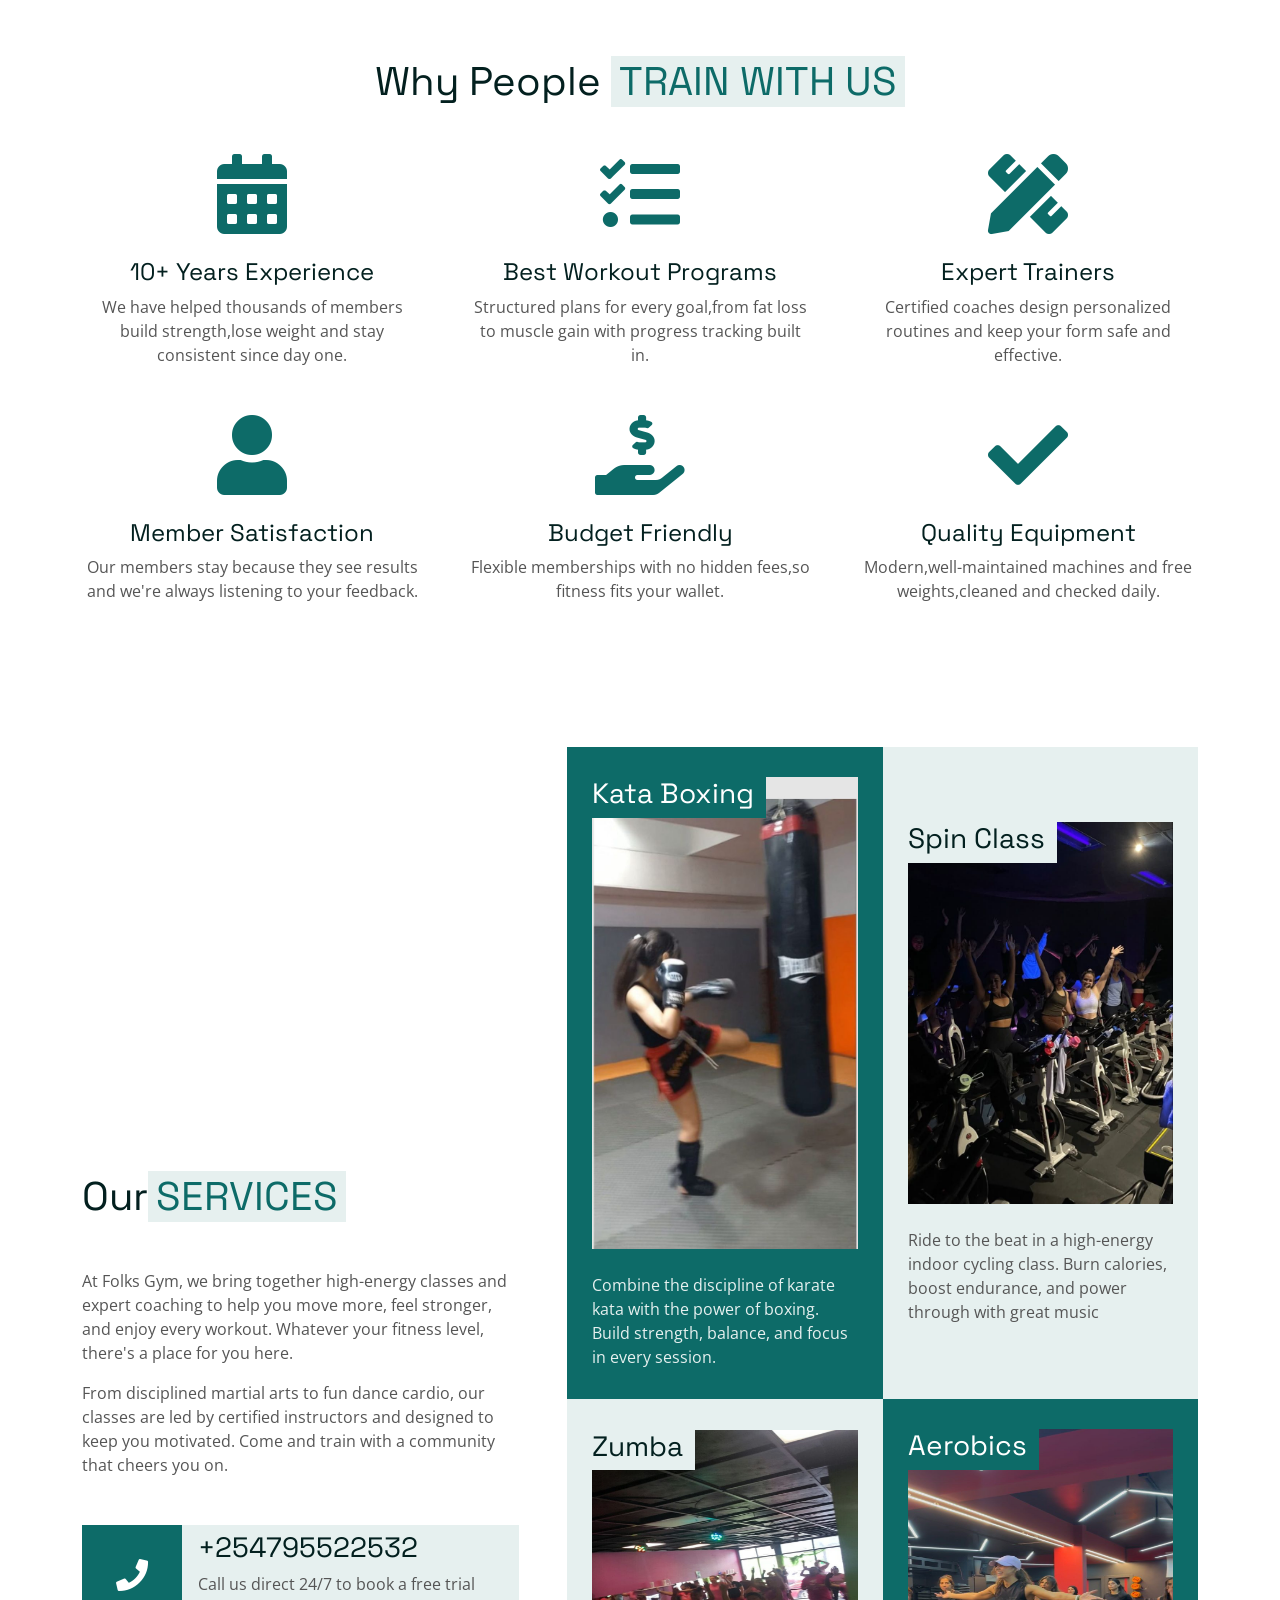
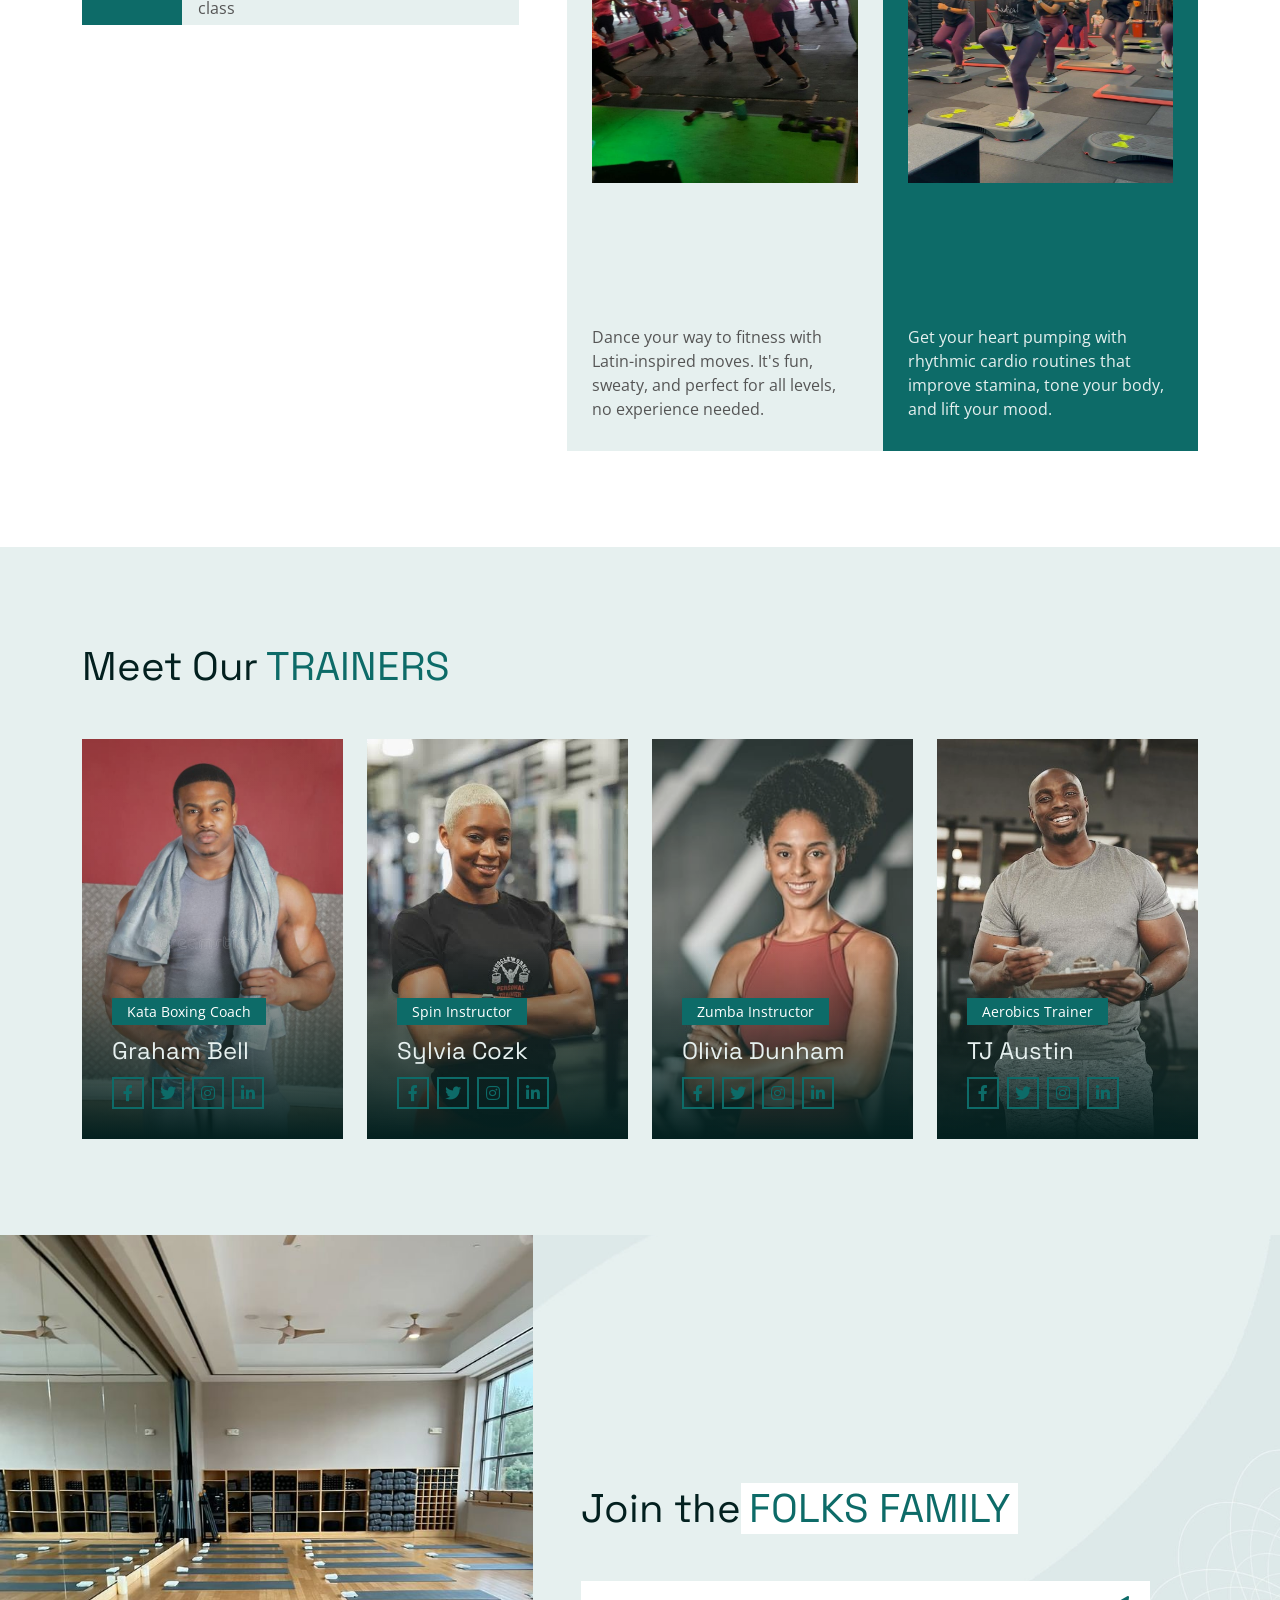
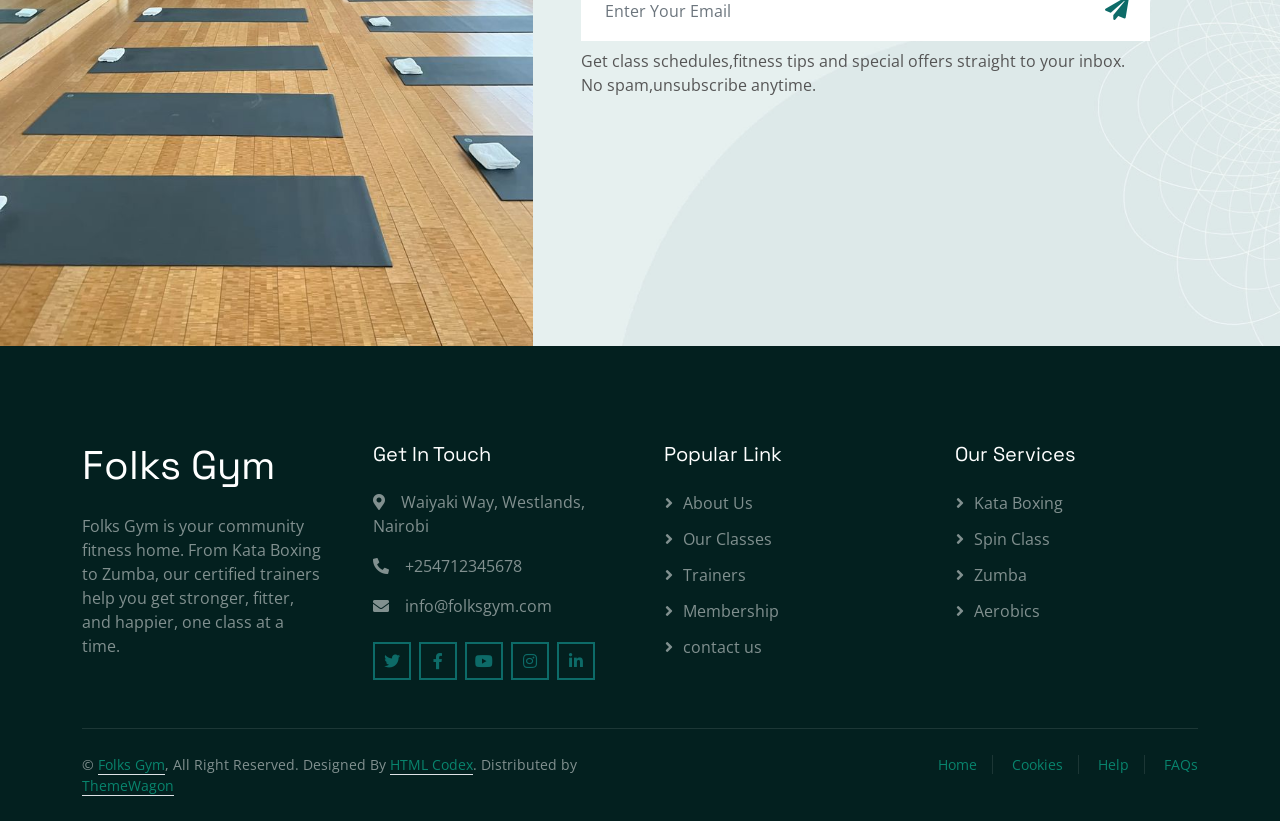
==== commit 3929d222: "folks gym" ====
--- a/index.html
+++ b/index.html
@@ -58,10 +58,8 @@
                         <a href="about.html" class="nav-item nav-link active">About</a>
                         <a href="service.html" class="nav-item nav-link">Services</a>
                         <div class="nav-item dropdown">
-                            <a href="#!" class="nav-link dropdown-toggle" data-bs-toggle="dropdown">Pages</a>
+                            
                             <div class="dropdown-menu bg-light mt-2">
-                                
-                                <a href="404.html" class="dropdown-item">404 Page</a>
                             </div>
                         </div>
                         <a href="contact.html" class="nav-item nav-link">Contact</a>
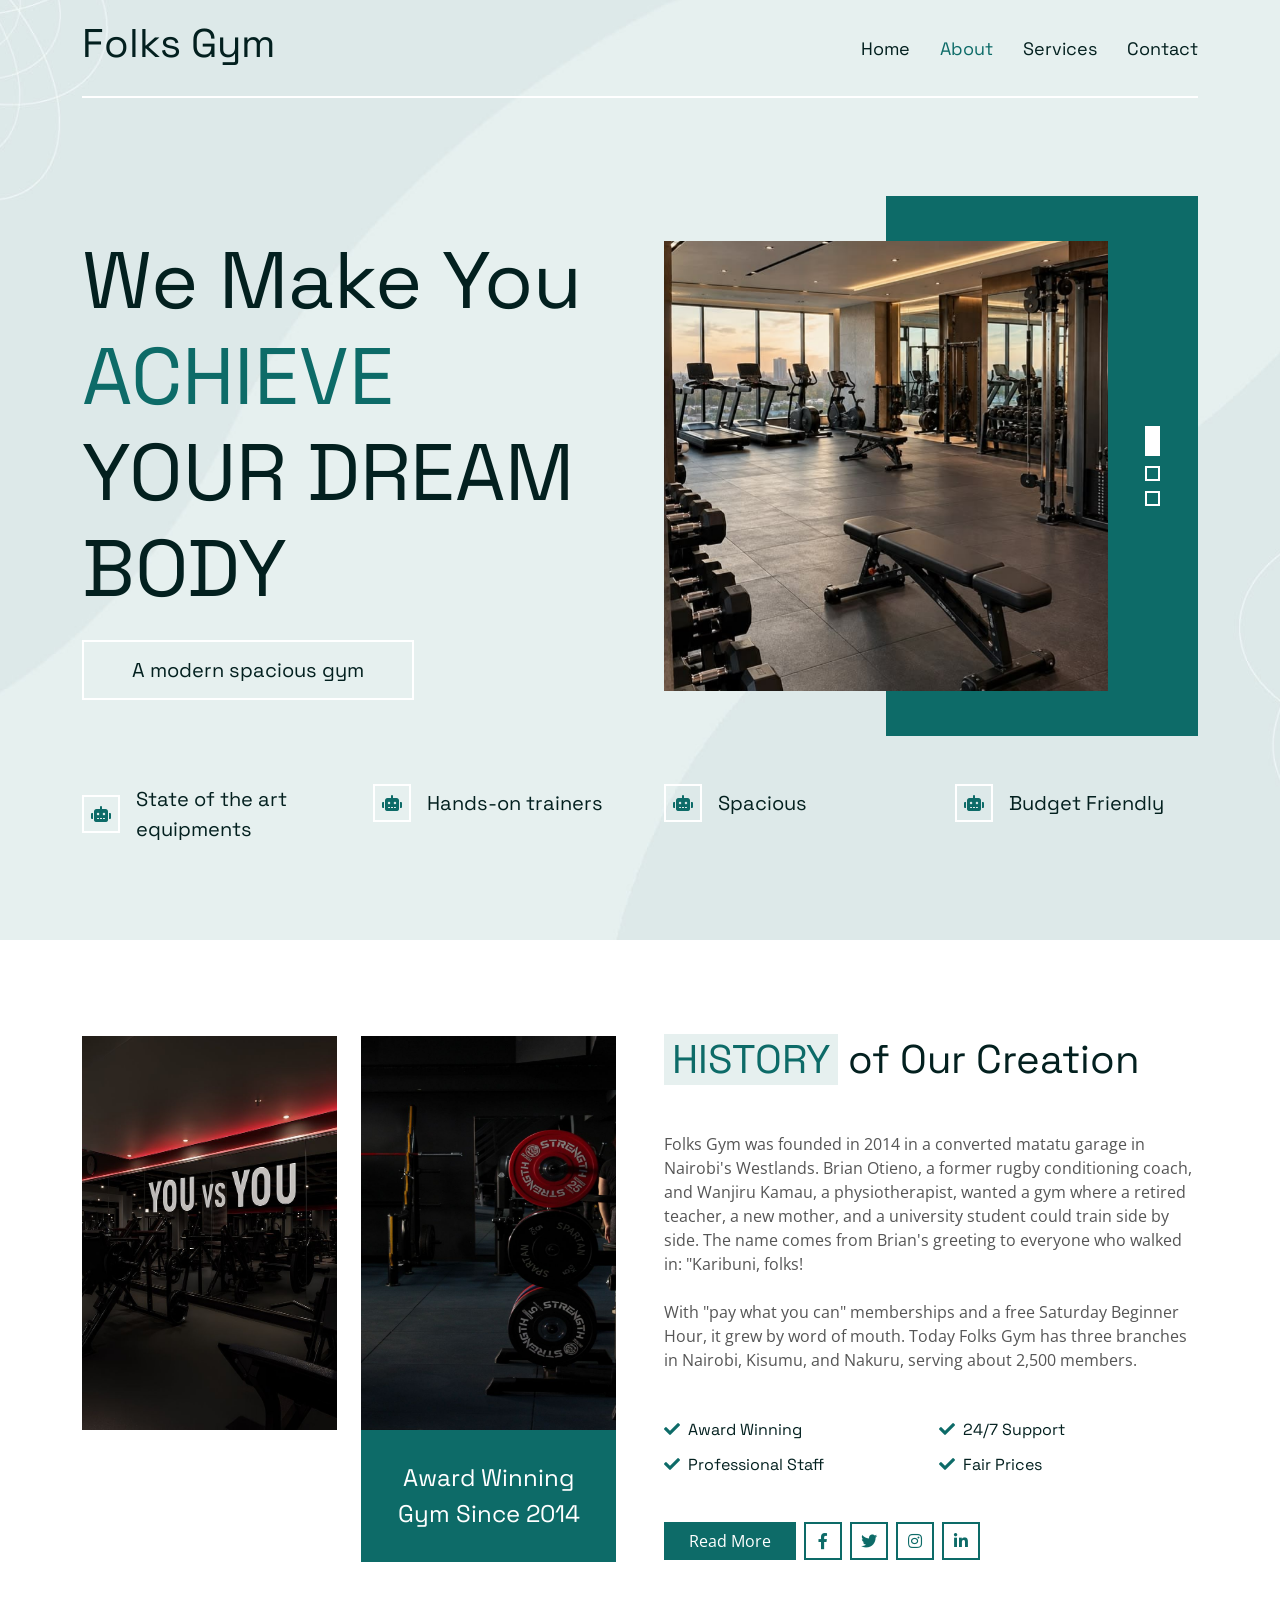
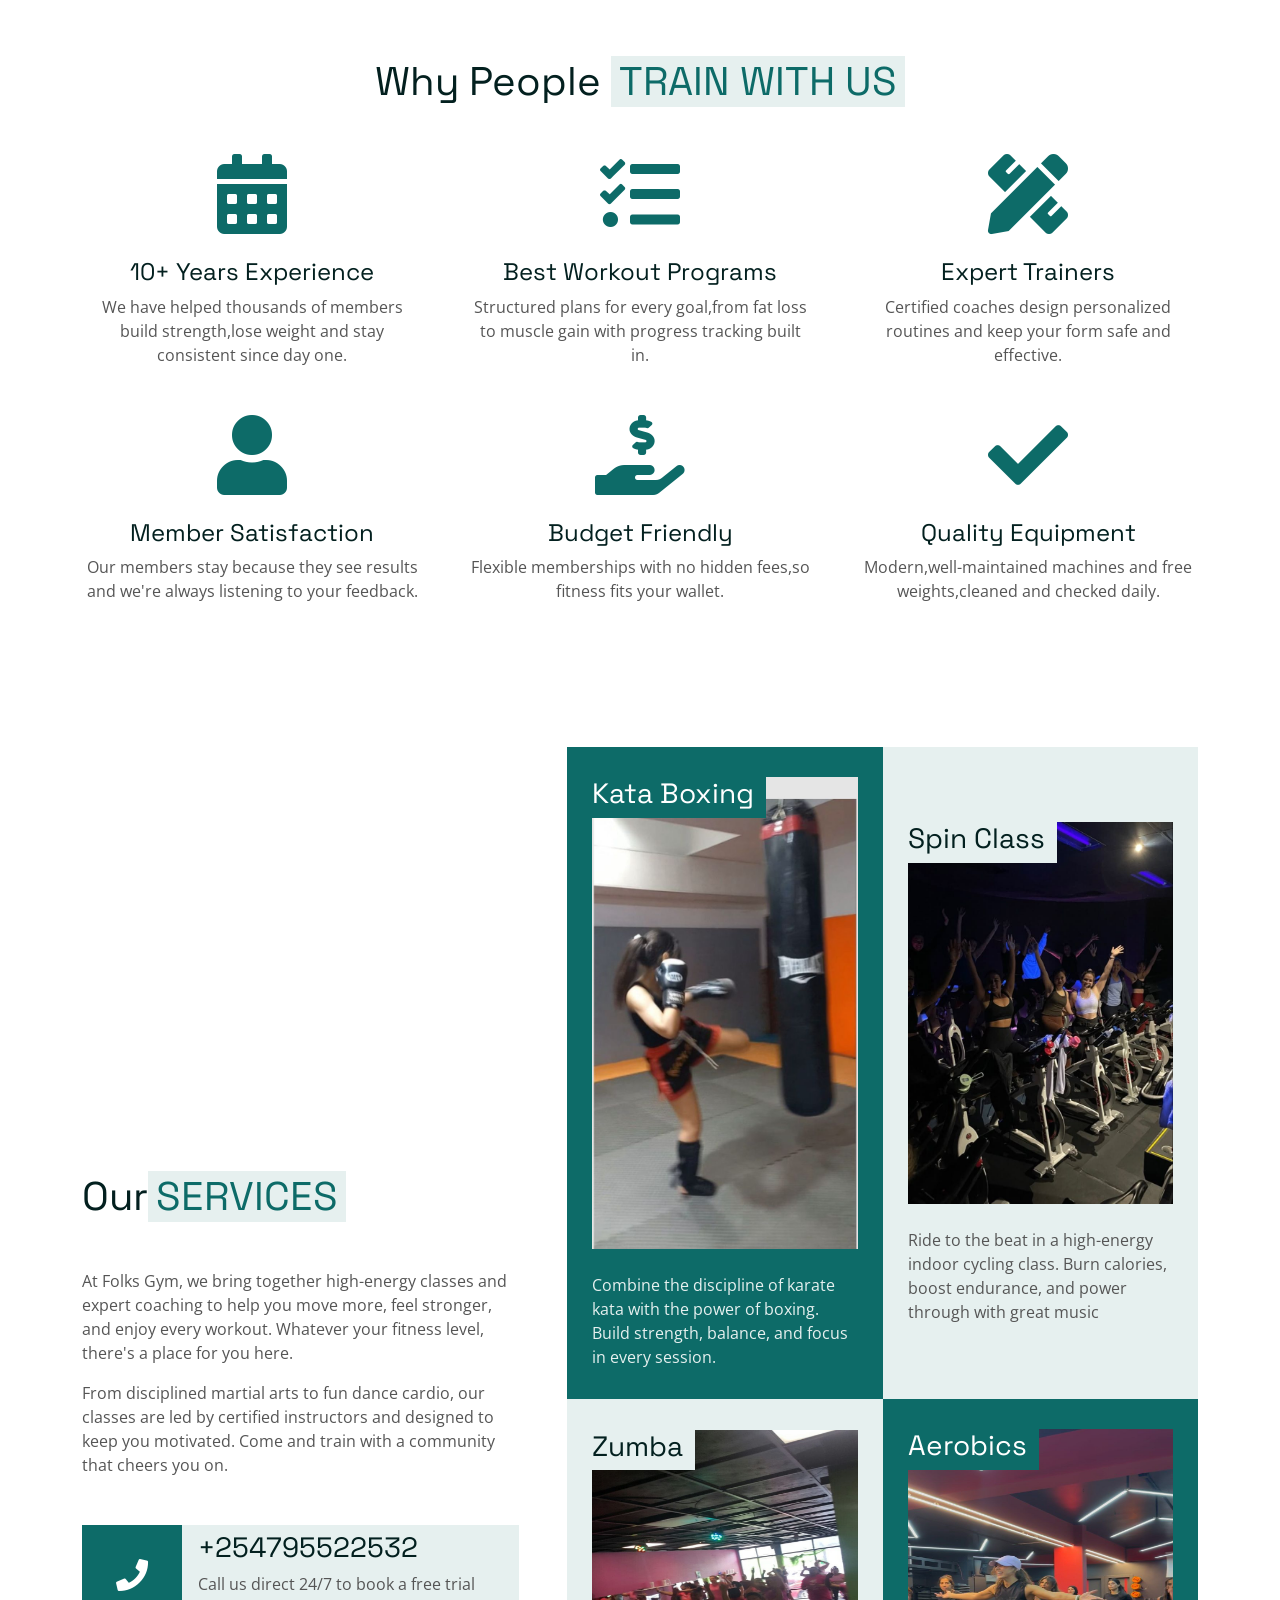
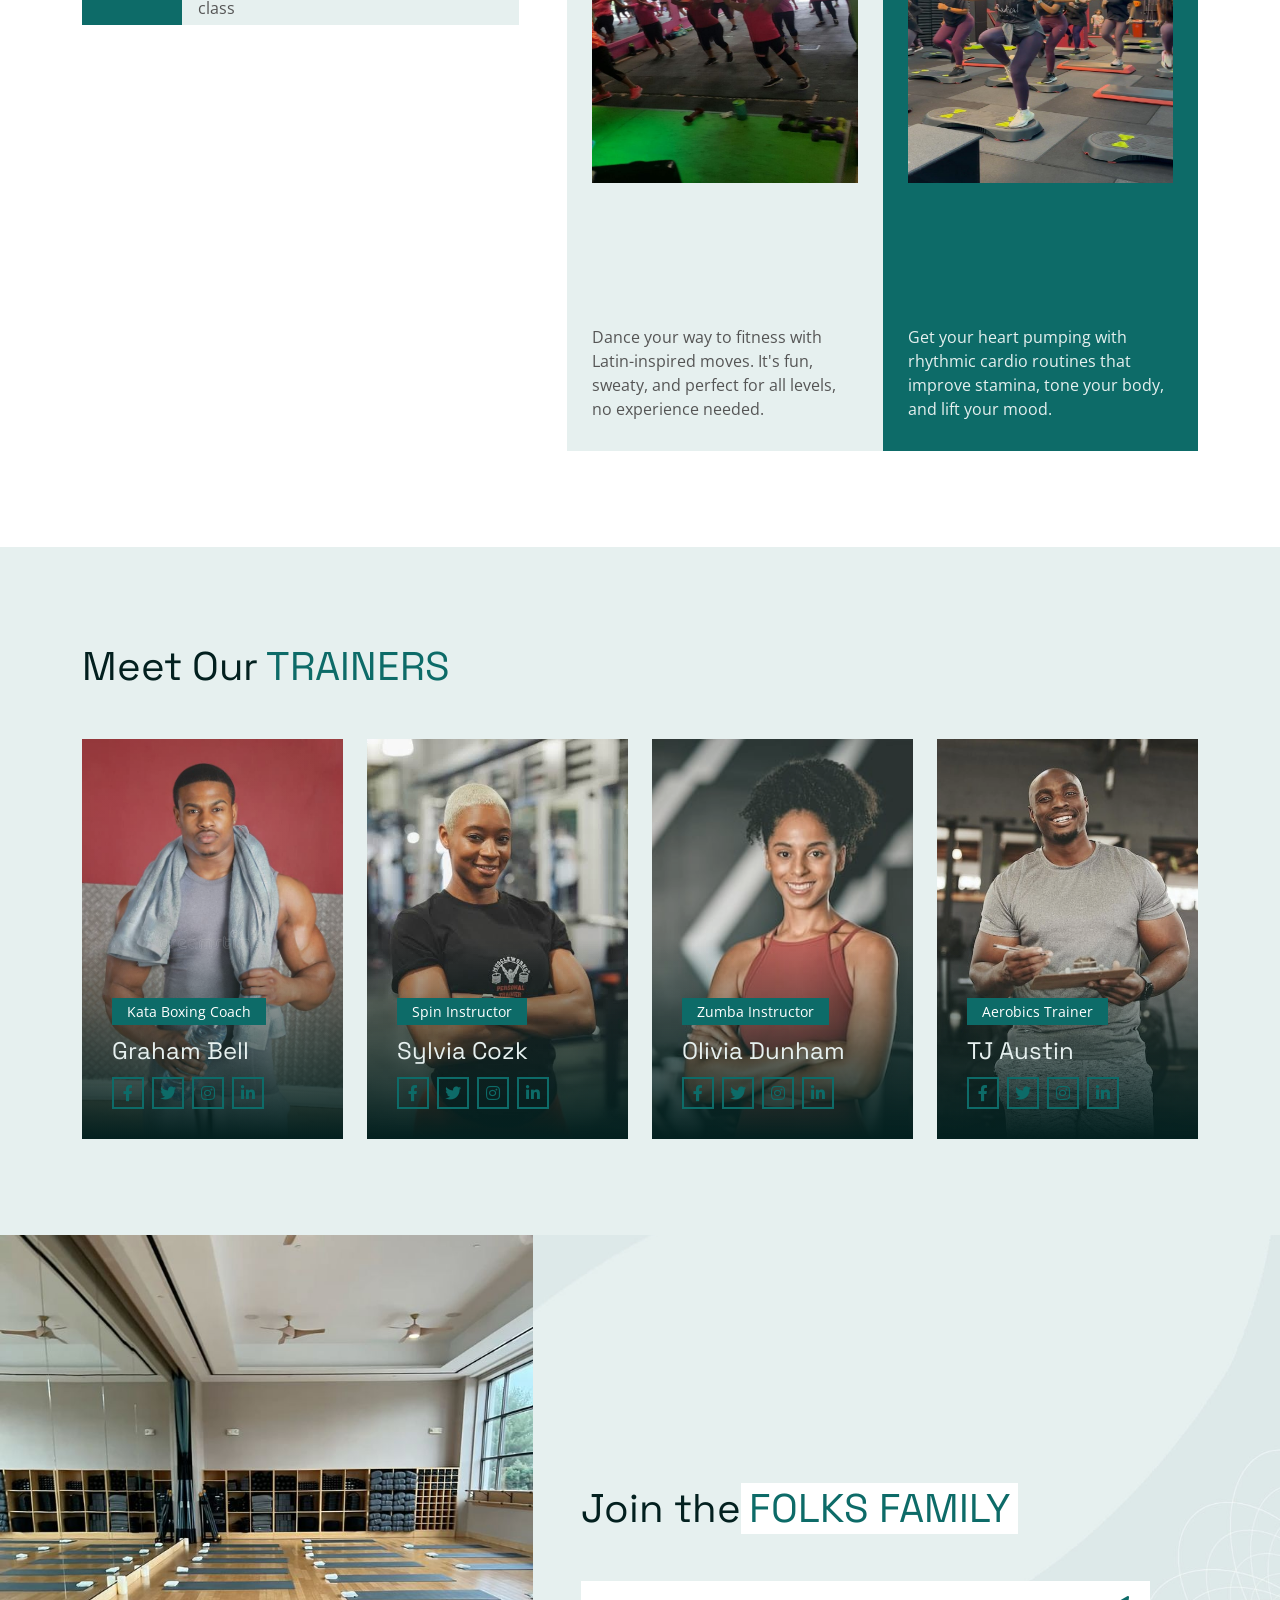
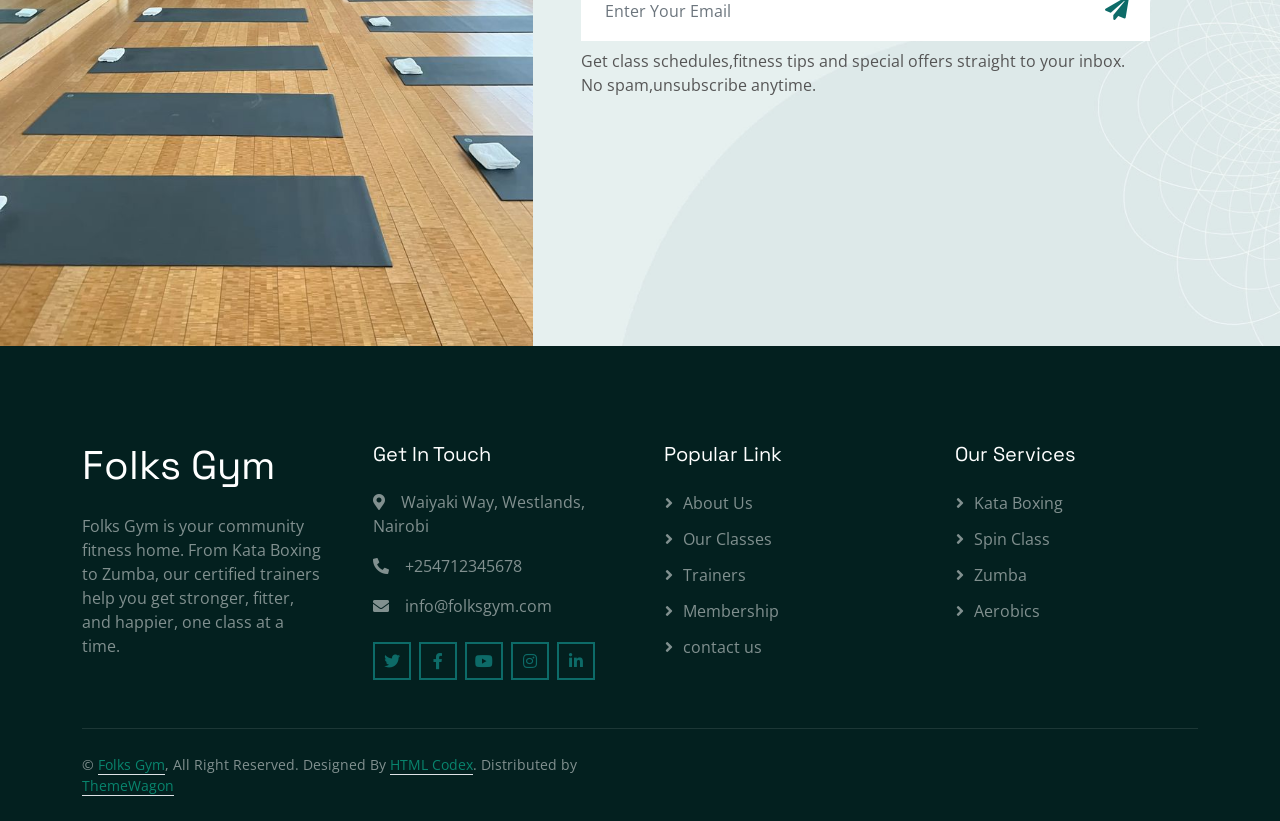
==== commit 2db8df75: "footer" ====
--- a/index.html
+++ b/index.html
@@ -547,14 +547,14 @@
                         Designed By <a class="border-bottom" href="https://htmlcodex.com">HTML Codex</a>. Distributed by
                         <a class="border-bottom" href="https://themewagon.com" target="_blank">ThemeWagon</a>
                     </div>
-                    <div class="col-md-6 text-center text-md-end">
+                    <!-- <div class="col-md-6 text-center text-md-end">
                         <div class="footer-menu">
                             <a href="#!">Home</a>
                             <a href="#!">Cookies</a>
                             <a href="#!">Help</a>
                             <a href="#!">FAQs</a>
                         </div>
-                    </div>
+                    </div> -->
                 </div>
             </div>
         </div>
